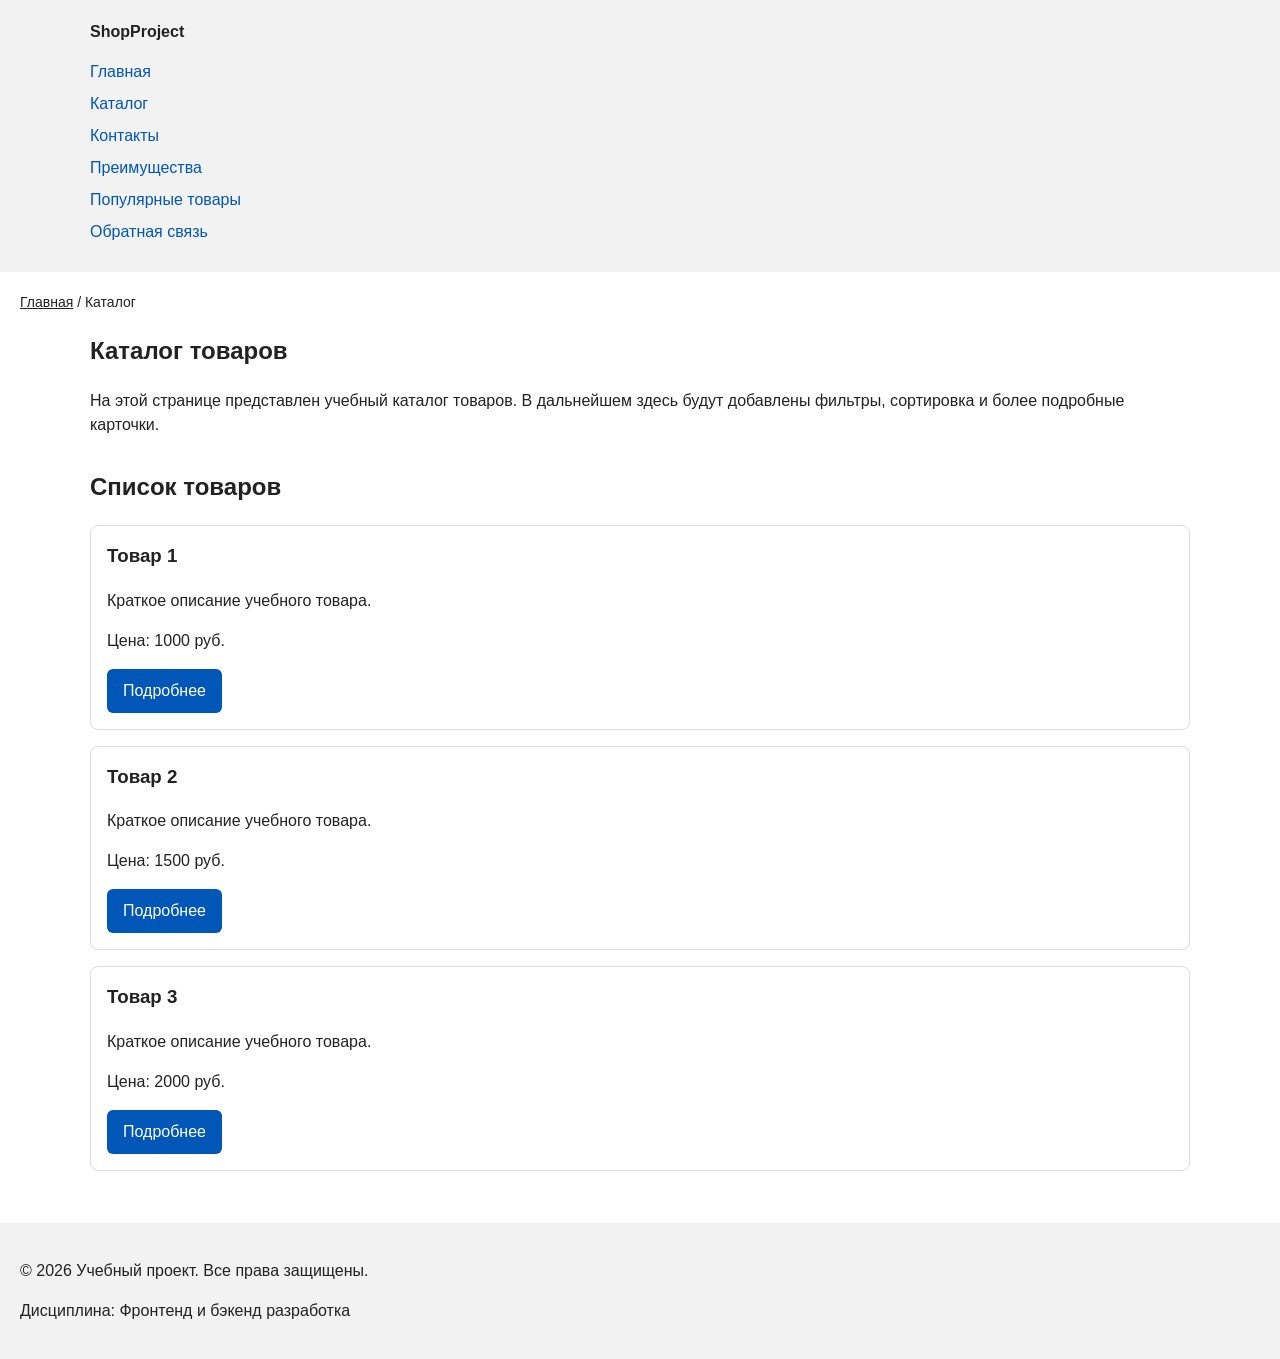
==== catalog.html @ f97742fe "feat: add multi-page structure navigation and anchors" ====
<!DOCTYPE html>
<html lang="ru">
<head>
  <meta charset="UTF-8">
  <meta name="viewport" content="width=device-width, initial-scale=1.0">
  <meta name="description" content="Каталог товаров учебного интернет-магазина.">
  <title>Каталог товаров — Учебный интернет-магазин</title>
  <link rel="stylesheet" href="css/style.css">
</head>
<body>
  <header>
    <div class="site-header">
      <a class="site-logo" href="index.html">ShopProject</a>

      <nav class="site-nav" aria-label="Основная навигация">
        <ul class="site-nav__list">
          <li><a href="index.html">Главная</a></li>
          <li><a href="catalog.html">Каталог</a></li>
          <li><a href="contacts.html">Контакты</a></li>
          <li><a href="index.html#advantages">Преимущества</a></li>
          <li><a href="index.html#popular">Популярные товары</a></li>
          <li><a href="index.html#contacts">Обратная связь</a></li>
        </ul>
      </nav>
    </div>
  </header>

  <main>
    <nav class="breadcrumbs" aria-label="Хлебные крошки">
      <a href="index.html">Главная</a>
      <span>Каталог</span>
    </nav>

    <section class="section">
      <h1>Каталог товаров</h1>
      <p>
        На этой странице представлен учебный каталог товаров.
        В дальнейшем здесь будут добавлены фильтры, сортировка и более
        подробные карточки.
      </p>
    </section>

    <section class="section">
      <h2>Список товаров</h2>

      <article class="product-card">
        <h3>Товар 1</h3>
        <p>Краткое описание учебного товара.</p>
        <p>Цена: 1000 руб.</p>
        <a class="button" href="index.html#popular">Подробнее</a>
      </article>

      <article class="product-card">
        <h3>Товар 2</h3>
        <p>Краткое описание учебного товара.</p>
        <p>Цена: 1500 руб.</p>
        <a class="button" href="index.html#popular">Подробнее</a>
      </article>

      <article class="product-card">
        <h3>Товар 3</h3>
        <p>Краткое описание учебного товара.</p>
        <p>Цена: 2000 руб.</p>
        <a class="button" href="index.html#popular">Подробнее</a>
      </article>
    </section>
  </main>

  <footer>
    <p>&copy; 2026 Учебный проект. Все права защищены.</p>
    <p>Дисциплина: Фронтенд и бэкенд разработка</p>
  </footer>
</body>
</html>
---- css/style.css ----
/* 
  Универсальное правило для всех элементов.
  border-box делает расчёт размеров более понятным:
  width включает content, padding и border.
*/
* {
  box-sizing: border-box;
}

/*
  Убираем стандартный внешний отступ браузера у body.
  Без этого вокруг страницы может появиться белая рамка.
*/
body {
  margin: 0;
  font-family: Arial, sans-serif;
  line-height: 1.5;
  color: #222222;
  background-color: #ffffff;
}

/*
  Ограничиваем ширину содержимого шапки,
  чтобы оно не растягивалось слишком сильно на широких экранах.
*/
.site-header {
  max-width: 1100px;
  margin: 0 auto;
}

/*
  Оформляем текстовый логотип.
*/
.site-logo {
  font-weight: bold;
  text-decoration: none;
  color: #222222;
}

/*
  Убираем стандартные отступы и маркеры списка навигации.
*/
.site-nav__list {
  padding: 0;
  margin: 16px 0 0;
  list-style: none;
}

/*
  Добавляем расстояние между пунктами меню.
*/
.site-nav__list li {
  margin-bottom: 8px;
}

/*
  Оформляем ссылки меню.
*/
.site-nav__list a {
  color: #0057b8;
  text-decoration: none;
}

/*
  При наведении мыши подчёркиваем ссылку.
  Подробно состояния интерфейса будут рассмотрены в практической работе 1.7.
*/
.site-nav__list a:hover {
  text-decoration: underline;
}
/*
  Hero-блок — первый крупный блок страницы.
  Он визуально отделяется от остальных разделов фоном и отступами.
*/
.hero {
  max-width: 1100px;
  margin: 0 auto 32px;
  padding: 32px 20px;
  background-color: #eef5ff;
  border-radius: 12px;
}

/*
  Общий класс для разделов страницы.
*/
.section {
  max-width: 1100px;
  margin: 0 auto 32px;
}

/*
  Убираем лишний верхний отступ у заголовков разделов.
*/
.section h2 {
  margin-top: 0;
}

/*
  Карточка товара — самостоятельный блок.
  На следующих занятиях карточки будут доработаны и выстроены в сетку.
*/
.product-card {
  margin-bottom: 16px;
  padding: 16px;
  border: 1px solid #dddddd;
  border-radius: 8px;
  background-color: #ffffff;
}

/*
  Убираем лишний верхний отступ у заголовка карточки.
*/
.product-card h3 {
  margin-top: 0;
}

/*
  Пока это обычная ссылка, но визуально она оформляется как кнопка.
*/
.button {
  display: inline-block;
  padding: 10px 16px;
  color: #ffffff;
  background-color: #0057b8;
  text-decoration: none;
  border-radius: 6px;
}

/*
  Простое состояние наведения для кнопки.
*/
.button:hover {
  background-color: #003f86;
}

/*
  Дополнительный информационный блок.
*/
.aside-info {
  max-width: 1100px;
  margin: 0 auto 32px;
  padding: 16px;
  border-left: 4px solid #0057b8;
  background-color: #f7f7f7;
}

header,
main,
footer {
  padding: 20px;
}

header {
  background-color: #f2f2f2;
}

footer {
  background-color: #f2f2f2;
}

section {
  margin-bottom: 24px;
}

section h2 {
  margin-top: 0;
}
/*
  Модальное окно.
  Элемент dialog сам умеет открываться поверх страницы.
*/
.order-dialog {
  width: min(100% - 32px, 560px);
  padding: 24px;
  border: none;
  border-radius: 12px;
}

/*
  Затемнение фона за модальным окном.
*/
.order-dialog::backdrop {
  background-color: rgba(0, 0, 0, 0.5);
}

/*
  Поле формы.
  Каждый блок получает нижний отступ.
*/
.form-field {
  margin-bottom: 16px;
}

/*
  Подпись поля.
*/
.form-field label {
  display: block;
  margin-bottom: 6px;
}

/*
  Основные поля формы.
*/
.form-field input,
.form-field select,
.form-field textarea {
  width: 100%;
  padding: 10px 12px;
  border: 1px solid #cccccc;
  border-radius: 6px;
  font: inherit;
}

/*
  Checkbox не должен занимать всю ширину.
*/
.form-field input[type="checkbox"] {
  width: auto;
}

/*
  Подсказка под полем телефона.
*/
.form-field small {
  display: block;
  margin-top: 4px;
  color: #666666;
}

/*
  Видимый фокус для клавиатурной навигации.
*/
.form-field input:focus-visible,
.form-field select:focus-visible,
.form-field textarea:focus-visible,
.form-actions button:focus-visible {
  outline: 2px solid #0057b8;
  outline-offset: 2px;
}

/*
  Подсветка ошибочных полей.
  Атрибут aria-invalid будет добавляться через JavaScript.
*/
[aria-invalid="true"] {
  border-color: #b00020;
}

/*
  Кнопки формы.
*/
.form-actions {
  display: flex;
  gap: 12px;
  margin-top: 20px;
}

/*
  Сообщение об успешной отправке.
*/
.success-message {
  max-width: 1100px;
  margin: 24px auto;
  padding: 16px;
  border-left: 4px solid #168a2f;
  background-color: #eefaf0;
}

.breadcrumbs {
  max-width: var(--container-width);
  margin: 0 auto var(--space-md);
  font-size: 14px;
  color: var(--color-muted);
}

.breadcrumbs a {
  color: var(--color-primary);
}

.breadcrumbs span::before {
  content: " / ";
  color: var(--color-muted);
}

html {
  scroll-behavior: smooth;
}

:target {
  outline: 2px dashed var(--color-primary);
  outline-offset: 4px;
}
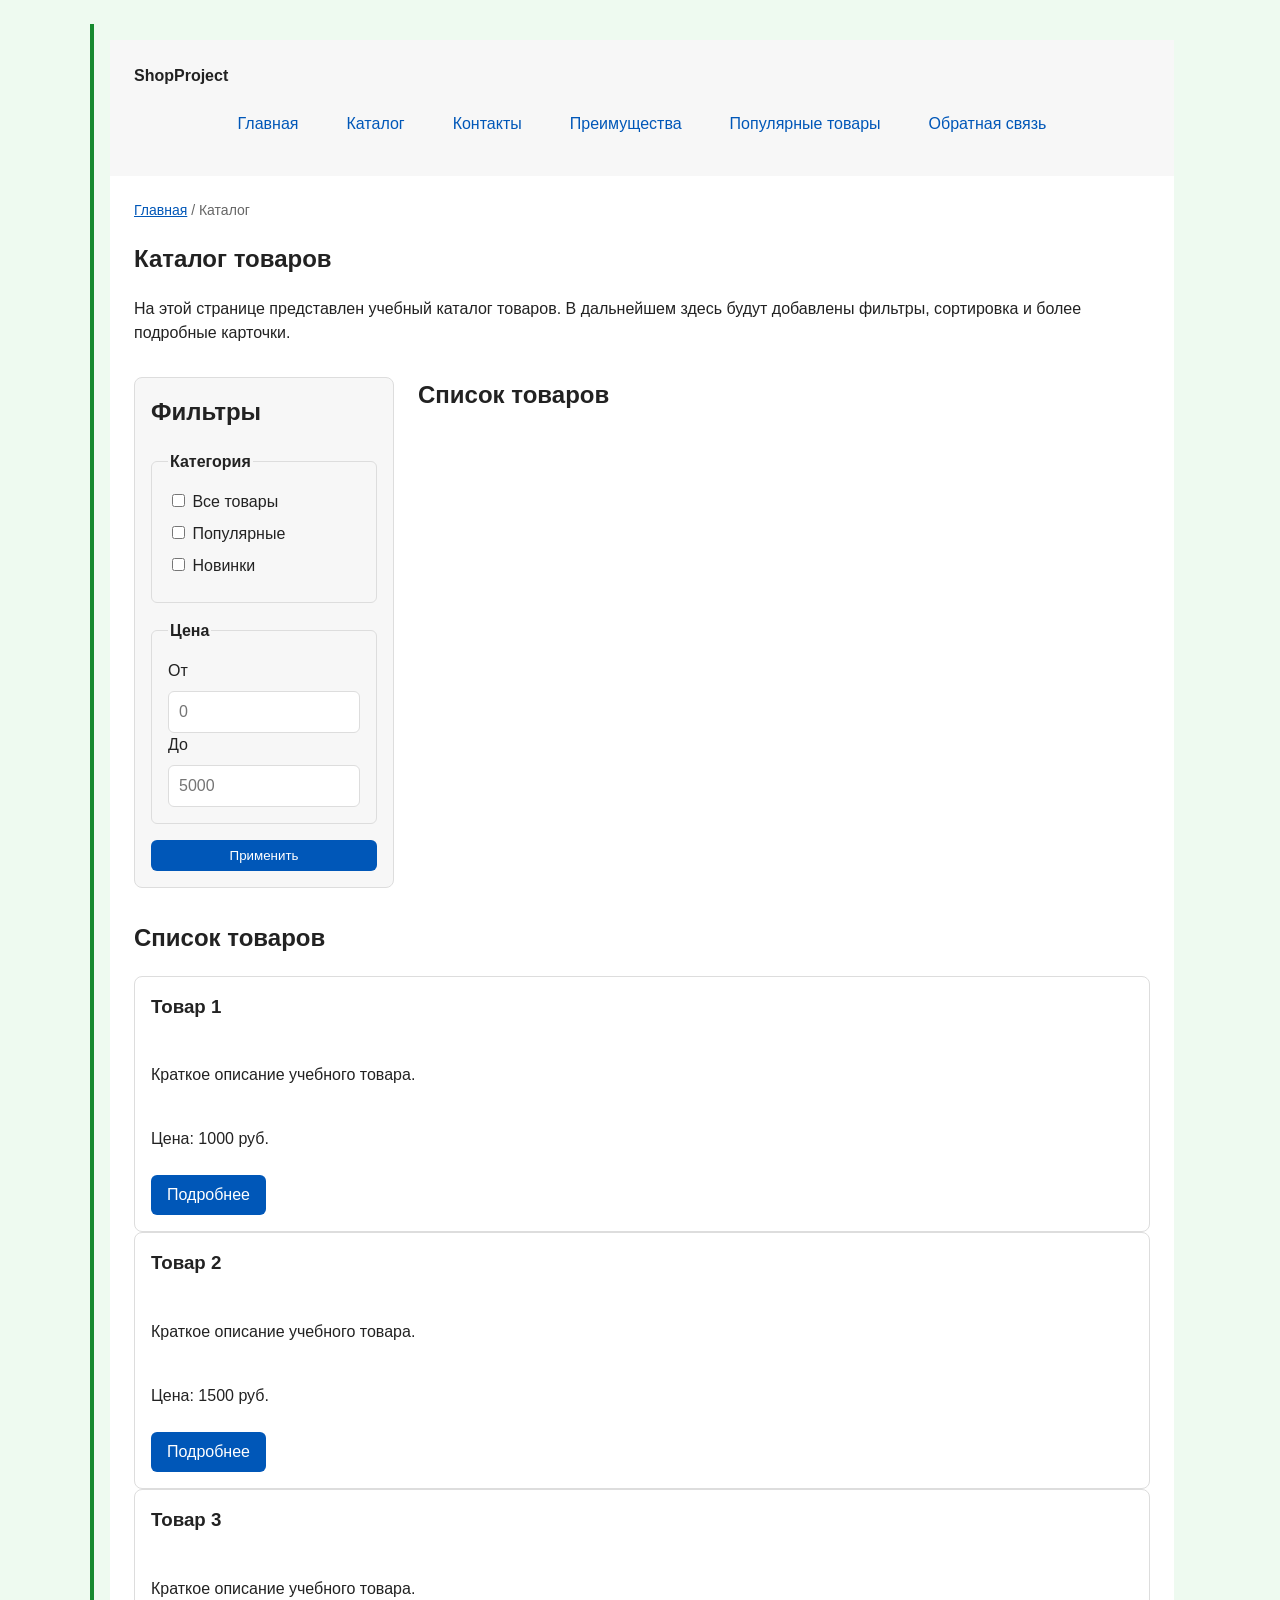
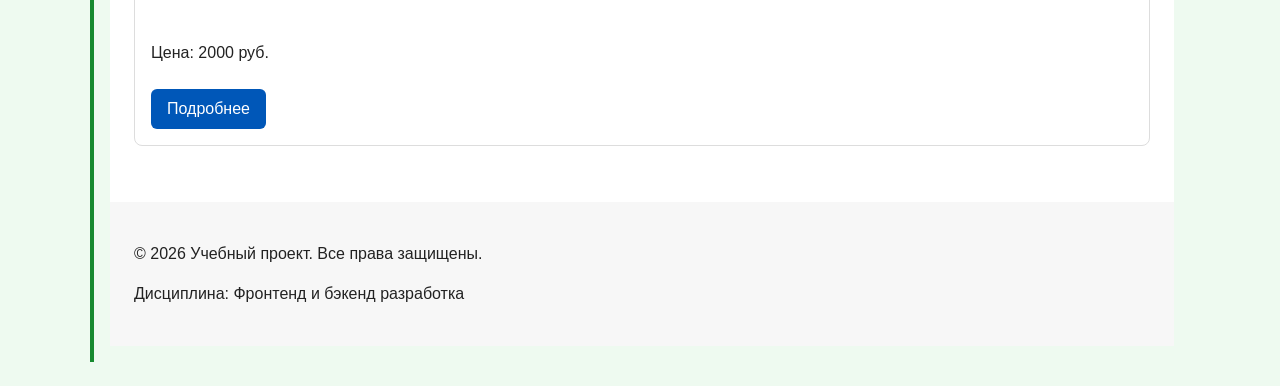
==== commit f6a9a37a: "feat: add flex navigation and grid catalog layout" ====
--- a/catalog.html
+++ b/catalog.html
@@ -40,6 +40,53 @@
       </p>
     </section>
 
+    <section class="catalog-layout">
+  <aside class="catalog-filters">
+    <h2>Фильтры</h2>
+
+    <form class="filters-form" action="#" method="get">
+      <fieldset>
+        <legend>Категория</legend>
+
+        <label>
+          <input type="checkbox" name="category" value="all">
+          Все товары
+        </label>
+
+        <label>
+          <input type="checkbox" name="category" value="popular">
+          Популярные
+        </label>
+
+        <label>
+          <input type="checkbox" name="category" value="new">
+          Новинки
+        </label>
+      </fieldset>
+
+      <fieldset>
+        <legend>Цена</legend>
+
+        <label for="price-from">От</label>
+        <input id="price-from" name="price-from" type="number" min="0" placeholder="0">
+
+        <label for="price-to">До</label>
+        <input id="price-to" name="price-to" type="number" min="0" placeholder="5000">
+      </fieldset>
+
+      <button class="button" type="submit">Применить</button>
+    </form>
+  </aside>
+
+  <section class="catalog-products">
+    <h2>Список товаров</h2>
+
+    <div class="products-grid">
+      <!-- Карточки товаров -->
+    </div>
+  </section>
+</section>
+
     <section class="section">
       <h2>Список товаров</h2>
 
--- a/css/style.css
+++ b/css/style.css
@@ -1,22 +1,70 @@
-/* 
-  Универсальное правило для всех элементов.
-  border-box делает расчёт размеров более понятным:
-  width включает content, padding и border.
-*/
+
+/* ===============================
+   1. Переменные проекта
+   =============================== */
+
+:root {
+  /* Основные цвета проекта */
+  --color-bg: #ffffff;
+  --color-text: #222222;
+  --color-muted: #666666;
+  --color-primary: #0057b8;
+  --color-primary-dark: #003f86;
+  --color-border: #dddddd;
+  --color-surface: #f7f7f7;
+  --color-surface-accent: #eef5ff;
+  --color-danger: #b00020;
+  --color-success: #168a2f;
+  --color-success-bg: #eefaf0;
+  --color-white: #ffffff;
+
+  /* Отступы */
+  --space-xs: 4px;
+  --space-sm: 8px;
+  --space-md: 16px;
+  --space-lg: 24px;
+  --space-xl: 32px;
+
+  /* Скругления */
+  --radius-sm: 6px;
+  --radius-md: 8px;
+  --radius-lg: 12px;
+
+  /* Размеры */
+  --container-width: 1100px;
+}
+
+/* ===============================
+   2. Базовые стили
+   =============================== */
+
 * {
   box-sizing: border-box;
 }
 
-/*
-  Убираем стандартный внешний отступ браузера у body.
-  Без этого вокруг страницы может появиться белая рамка.
-*/
 body {
   margin: 0;
   font-family: Arial, sans-serif;
   line-height: 1.5;
-  color: #222222;
-  background-color: #ffffff;
+  color: var(--color-text);
+  background-color: var(--color-bg);
+}
+
+/* ===============================
+   3. Общие элементы интерфейса
+   =============================== */
+
+a {
+  color: var(--color-primary);
+}
+
+a:hover {
+  color: var(--color-primary-dark);
+}
+
+a:focus-visible {
+  outline: 2px solid var(--color-primary);
+  outline-offset: 3px;
 }
 
 /*
@@ -41,10 +89,16 @@
   Убираем стандартные отступы и маркеры списка навигации.
 */
 .site-nav__list {
+  display: flex;
+  flex-wrap: wrap;
+  justify-content: center;
+  align-items: center;
+  gap: var(--space-md);
   padding: 0;
-  margin: 16px 0 0;
+  margin: var(--space-md) 0 0;
   list-style: none;
 }
+
 
 /*
   Добавляем расстояние между пунктами меню.
@@ -57,40 +111,39 @@
   Оформляем ссылки меню.
 */
 .site-nav__list a {
-  color: #0057b8;
+  display: inline-block;
+  padding: var(--space-sm) var(--space-md);
+  color: var(--color-primary);
   text-decoration: none;
-}
-
-/*
-  При наведении мыши подчёркиваем ссылку.
-  Подробно состояния интерфейса будут рассмотрены в практической работе 1.7.
-*/
+  border-radius: var(--radius-sm);
+}
+
 .site-nav__list a:hover {
-  text-decoration: underline;
-}
+  color: var(--color-white);
+  background-color: var(--color-primary);
+}
+
 /*
   Hero-блок — первый крупный блок страницы.
   Он визуально отделяется от остальных разделов фоном и отступами.
 */
+/* ===============================
+   4. Компоненты страницы
+   =============================== */
+
 .hero {
-  max-width: 1100px;
-  margin: 0 auto 32px;
-  padding: 32px 20px;
-  background-color: #eef5ff;
-  border-radius: 12px;
-}
-
-/*
-  Общий класс для разделов страницы.
-*/
+  max-width: var(--container-width);
+  margin: 0 auto var(--space-xl);
+  padding: var(--space-xl) var(--space-lg);
+  background-color: var(--color-surface-accent);
+  border-radius: var(--radius-lg);
+}
+
 .section {
-  max-width: 1100px;
-  margin: 0 auto 32px;
-}
-
-/*
-  Убираем лишний верхний отступ у заголовков разделов.
-*/
+  max-width: var(--container-width);
+  margin: 0 auto var(--space-xl);
+}
+
 .section h2 {
   margin-top: 0;
 }
@@ -100,62 +153,79 @@
   На следующих занятиях карточки будут доработаны и выстроены в сетку.
 */
 .product-card {
-  margin-bottom: 16px;
-  padding: 16px;
-  border: 1px solid #dddddd;
-  border-radius: 8px;
-  background-color: #ffffff;
-}
-
-/*
-  Убираем лишний верхний отступ у заголовка карточки.
-*/
+  display: flex;
+  flex-direction: column;
+  gap: var(--space-sm);
+  margin-bottom: 0;
+  padding: var(--space-md);
+  border: 1px solid var(--color-border);
+  border-radius: var(--radius-md);
+  background-color: var(--color-bg);
+}
+
+.product-card .button {
+  margin-top: auto;
+  align-self: flex-start;
+}
+
+
+.product-card:hover {
+  border-color: var(--color-primary);
+}
+
 .product-card h3 {
   margin-top: 0;
 }
-
 /*
   Пока это обычная ссылка, но визуально она оформляется как кнопка.
 */
 .button {
   display: inline-block;
-  padding: 10px 16px;
-  color: #ffffff;
-  background-color: #0057b8;
+  padding: var(--space-sm) var(--space-md);
+  color: var(--color-white);
+  background-color: var(--color-primary);
   text-decoration: none;
-  border-radius: 6px;
-}
-
-/*
-  Простое состояние наведения для кнопки.
-*/
+  border: none;
+  border-radius: var(--radius-sm);
+  cursor: pointer;
+}
+
 .button:hover {
-  background-color: #003f86;
-}
-
+  background-color: var(--color-primary-dark);
+}
+
+.button:focus-visible {
+  outline: 2px solid var(--color-primary);
+  outline-offset: 3px;
+}
+
+.button:disabled {
+  opacity: 0.6;
+  cursor: not-allowed;
+}
 /*
   Дополнительный информационный блок.
 */
 .aside-info {
-  max-width: 1100px;
-  margin: 0 auto 32px;
-  padding: 16px;
-  border-left: 4px solid #0057b8;
-  background-color: #f7f7f7;
+  max-width: var(--container-width);
+  margin: 0 auto var(--space-xl);
+  padding: var(--space-md);
+  border-left: 4px solid var(--color-primary);
+  background-color: var(--color-surface);
 }
 
 header,
 main,
 footer {
-  padding: 20px;
+  padding: var(--space-lg);
 }
 
 header {
-  background-color: #f2f2f2;
+  background-color: var(--color-surface);
 }
 
 footer {
-  background-color: #f2f2f2;
+  background-color: var(--color-surface);
 }
 
 section {
@@ -169,84 +239,70 @@
   Модальное окно.
   Элемент dialog сам умеет открываться поверх страницы.
 */
+/* ===============================
+   5. Форма и модальное окно
+   =============================== */
+
 .order-dialog {
   width: min(100% - 32px, 560px);
-  padding: 24px;
+  padding: var(--space-lg);
   border: none;
-  border-radius: 12px;
-}
-
-/*
-  Затемнение фона за модальным окном.
-*/
+  border-radius: var(--radius-lg);
+}
+
 .order-dialog::backdrop {
   background-color: rgba(0, 0, 0, 0.5);
 }
 
-/*
-  Поле формы.
-  Каждый блок получает нижний отступ.
-*/
 .form-field {
-  margin-bottom: 16px;
-}
-
-/*
-  Подпись поля.
-*/
+  margin-bottom: var(--space-md);
+}
+
 .form-field label {
   display: block;
-  margin-bottom: 6px;
-}
-
-/*
-  Основные поля формы.
-*/
+  margin-bottom: var(--space-xs);
+}
+
 .form-field input,
 .form-field select,
 .form-field textarea {
   width: 100%;
   padding: 10px 12px;
-  border: 1px solid #cccccc;
-  border-radius: 6px;
+  border: 1px solid var(--color-border);
+  border-radius: var(--radius-sm);
   font: inherit;
 }
 
-/*
-  Checkbox не должен занимать всю ширину.
-*/
 .form-field input[type="checkbox"] {
   width: auto;
 }
 
-/*
-  Подсказка под полем телефона.
-*/
 .form-field small {
   display: block;
-  margin-top: 4px;
-  color: #666666;
+  margin-top: var(--space-xs);
+  color: var(--color-muted);
 }
 
 /*
   Видимый фокус для клавиатурной навигации.
 */
+.form-field input:hover,
+.form-field select:hover,
+.form-field textarea:hover {
+  border-color: var(--color-primary);
+}
+
 .form-field input:focus-visible,
 .form-field select:focus-visible,
 .form-field textarea:focus-visible,
 .form-actions button:focus-visible {
-  outline: 2px solid #0057b8;
-  outline-offset: 2px;
-}
-
-/*
-  Подсветка ошибочных полей.
-  Атрибут aria-invalid будет добавляться через JavaScript.
-*/
+  outline: 2px solid var(--color-primary);
+  outline-offset: 3px;
+}
+
 [aria-invalid="true"] {
-  border-color: #b00020;
-}
-
+  border-color: var(--color-danger);
+}
 /*
   Кнопки формы.
 */
@@ -285,9 +341,71 @@
 
 html {
   scroll-behavior: smooth;
+  max-width: var(--container-width);
+  margin: var(--space-lg) auto;
+  padding: var(--space-md);
+  border-left: 4px solid var(--color-success);
+  background-color: var(--color-success-bg);
 }
 
 :target {
   outline: 2px dashed var(--color-primary);
   outline-offset: 4px;
 }
+
+.products-grid {
+  display: grid;
+  grid-template-columns: repeat(3, 1fr);
+  gap: var(--space-lg);
+}
+
+.catalog-layout {
+  max-width: var(--container-width);
+  margin: 0 auto var(--space-xl);
+  display: grid;
+  grid-template-columns: 260px 1fr;
+  grid-template-areas: "filters products";
+  gap: var(--space-lg);
+}
+
+.catalog-filters {
+  grid-area: filters;
+  padding: var(--space-md);
+  border: 1px solid var(--color-border);
+  border-radius: var(--radius-md);
+  background-color: var(--color-surface);
+}
+
+.catalog-products {
+  grid-area: products;
+}
+
+.filters-form {
+  display: grid;
+  gap: var(--space-md);
+}
+
+.filters-form fieldset {
+  margin: 0;
+  padding: var(--space-md);
+  border: 1px solid var(--color-border);
+  border-radius: var(--radius-sm);
+}
+
+.filters-form legend {
+  font-weight: 700;
+}
+
+.filters-form label {
+  display: block;
+  margin-bottom: var(--space-sm);
+}
+
+.filters-form input[type="number"] {
+  width: 100%;
+  padding: 8px 10px;
+  border: 1px solid var(--color-border);
+  border-radius: var(--radius-sm);
+  font: inherit;
+}
+
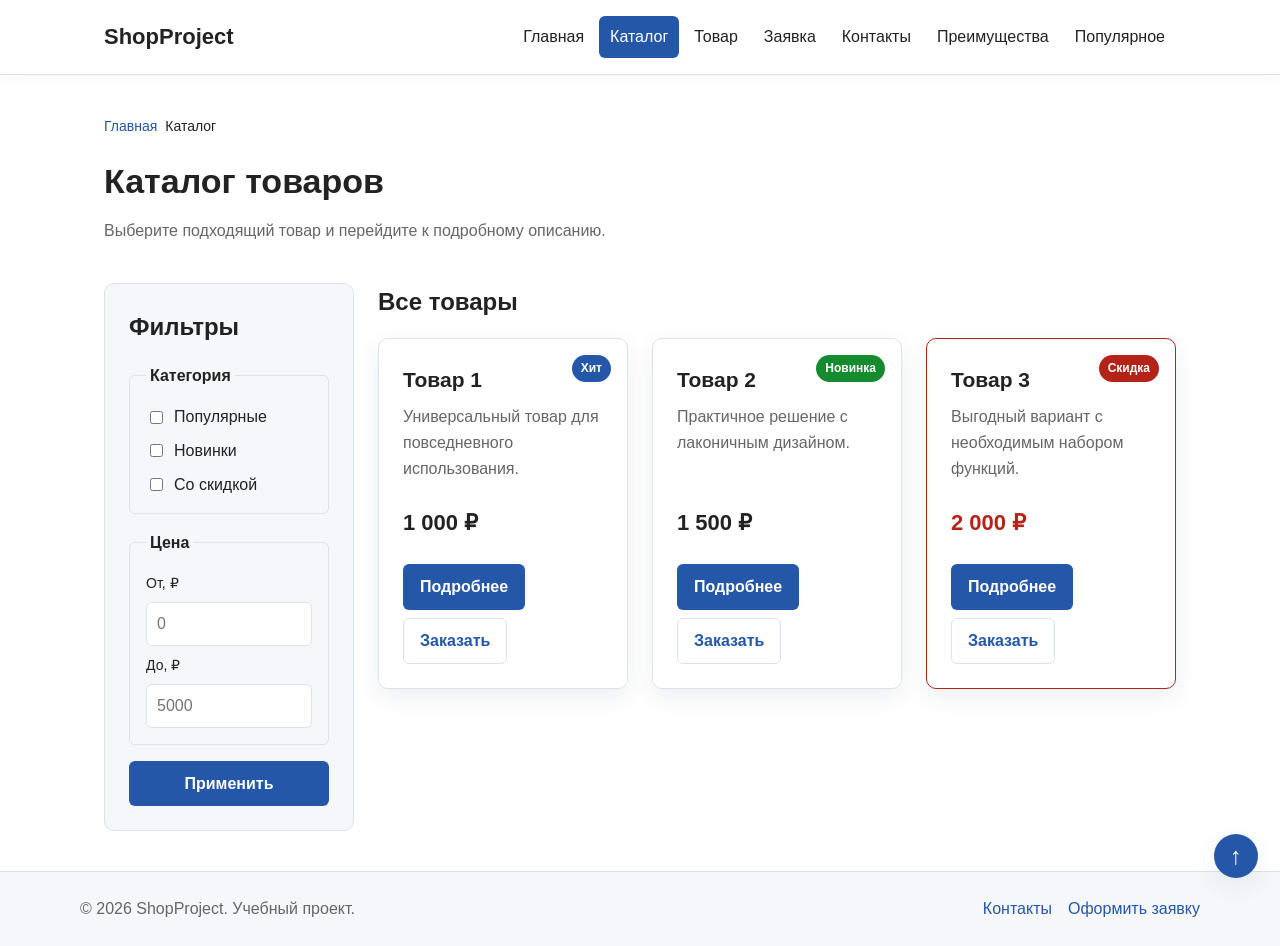
==== commit b059265a: "Complete and fix KR1 project" ====
--- a/catalog.html
+++ b/catalog.html
@@ -3,119 +3,114 @@
 <head>
   <meta charset="UTF-8">
   <meta name="viewport" content="width=device-width, initial-scale=1.0">
-  <meta name="description" content="Каталог товаров учебного интернет-магазина.">
-  <title>Каталог товаров — Учебный интернет-магазин</title>
+  <meta name="description" content="Каталог учебного интернет-магазина: товары, категории и фильтры.">
+  <title>Каталог — ShopProject</title>
   <link rel="stylesheet" href="css/style.css">
+  <script src="js/main.js" defer></script>
 </head>
-<body>
-  <header>
-    <div class="site-header">
-      <a class="site-logo" href="index.html">ShopProject</a>
-
+<body id="top">
+  <header class="site-header">
+    <div class="site-header__inner">
+      <a class="site-header__logo" href="index.html">ShopProject</a>
       <nav class="site-nav" aria-label="Основная навигация">
         <ul class="site-nav__list">
-          <li><a href="index.html">Главная</a></li>
-          <li><a href="catalog.html">Каталог</a></li>
-          <li><a href="contacts.html">Контакты</a></li>
-          <li><a href="index.html#advantages">Преимущества</a></li>
-          <li><a href="index.html#popular">Популярные товары</a></li>
-          <li><a href="index.html#contacts">Обратная связь</a></li>
+          <li class="site-nav__item"><a class="site-nav__link" href="index.html">Главная</a></li>
+          <li class="site-nav__item"><a class="site-nav__link site-nav__link--active" href="catalog.html" aria-current="page">Каталог</a></li>
+          <li class="site-nav__item"><a class="site-nav__link" href="product.html">Товар</a></li>
+          <li class="site-nav__item"><a class="site-nav__link" href="order.html">Заявка</a></li>
+          <li class="site-nav__item"><a class="site-nav__link" href="contacts.html">Контакты</a></li>
+          <li class="site-nav__item"><a class="site-nav__link" href="index.html#advantages">Преимущества</a></li>
+          <li class="site-nav__item"><a class="site-nav__link" href="index.html#popular">Популярное</a></li>
         </ul>
       </nav>
     </div>
   </header>
 
-  <main>
+  <main class="site-main">
     <nav class="breadcrumbs" aria-label="Хлебные крошки">
-      <a href="index.html">Главная</a>
-      <span>Каталог</span>
+      <a class="breadcrumbs__link" href="index.html">Главная</a>
+      <span class="breadcrumbs__current" aria-current="page">Каталог</span>
     </nav>
 
     <section class="section">
-      <h1>Каталог товаров</h1>
-      <p>
-        На этой странице представлен учебный каталог товаров.
-        В дальнейшем здесь будут добавлены фильтры, сортировка и более
-        подробные карточки.
-      </p>
+      <h1 class="section__title">Каталог товаров</h1>
+      <p class="section__description">Выберите подходящий товар и перейдите к подробному описанию.</p>
     </section>
 
-    <section class="catalog-layout">
-  <aside class="catalog-filters">
-    <h2>Фильтры</h2>
+    <section class="catalog-layout" aria-label="Каталог товаров">
+      <aside class="catalog-filters">
+        <h2 class="catalog-filters__title">Фильтры</h2>
+        <form class="catalog-filters__form" action="catalog.html" method="get">
+          <fieldset class="catalog-filters__group">
+            <legend class="catalog-filters__legend">Категория</legend>
+            <label class="catalog-filters__option"><input type="checkbox" name="category" value="popular"> Популярные</label>
+            <label class="catalog-filters__option"><input type="checkbox" name="category" value="new"> Новинки</label>
+            <label class="catalog-filters__option"><input type="checkbox" name="category" value="discount"> Со скидкой</label>
+          </fieldset>
+          <fieldset class="catalog-filters__group">
+            <legend class="catalog-filters__legend">Цена</legend>
+            <label class="catalog-filters__label" for="price-from">От, ₽</label>
+            <input class="catalog-filters__input" id="price-from" name="price-from" type="number" min="0" placeholder="0">
+            <label class="catalog-filters__label" for="price-to">До, ₽</label>
+            <input class="catalog-filters__input" id="price-to" name="price-to" type="number" min="0" placeholder="5000">
+          </fieldset>
+          <button class="button button--primary" type="submit">Применить</button>
+        </form>
+      </aside>
 
-    <form class="filters-form" action="#" method="get">
-      <fieldset>
-        <legend>Категория</legend>
-
-        <label>
-          <input type="checkbox" name="category" value="all">
-          Все товары
-        </label>
-
-        <label>
-          <input type="checkbox" name="category" value="popular">
-          Популярные
-        </label>
-
-        <label>
-          <input type="checkbox" name="category" value="new">
-          Новинки
-        </label>
-      </fieldset>
-
-      <fieldset>
-        <legend>Цена</legend>
-
-        <label for="price-from">От</label>
-        <input id="price-from" name="price-from" type="number" min="0" placeholder="0">
-
-        <label for="price-to">До</label>
-        <input id="price-to" name="price-to" type="number" min="0" placeholder="5000">
-      </fieldset>
-
-      <button class="button" type="submit">Применить</button>
-    </form>
-  </aside>
-
-  <section class="catalog-products">
-    <h2>Список товаров</h2>
-
-    <div class="products-grid">
-      <!-- Карточки товаров -->
-    </div>
-  </section>
-</section>
-
-    <section class="section">
-      <h2>Список товаров</h2>
-
-      <article class="product-card">
-        <h3>Товар 1</h3>
-        <p>Краткое описание учебного товара.</p>
-        <p>Цена: 1000 руб.</p>
-        <a class="button" href="index.html#popular">Подробнее</a>
-      </article>
-
-      <article class="product-card">
-        <h3>Товар 2</h3>
-        <p>Краткое описание учебного товара.</p>
-        <p>Цена: 1500 руб.</p>
-        <a class="button" href="index.html#popular">Подробнее</a>
-      </article>
-
-      <article class="product-card">
-        <h3>Товар 3</h3>
-        <p>Краткое описание учебного товара.</p>
-        <p>Цена: 2000 руб.</p>
-        <a class="button" href="index.html#popular">Подробнее</a>
-      </article>
+      <section class="catalog-products">
+        <h2 class="catalog-products__title">Все товары</h2>
+        <div class="products-grid">
+          <article class="product-card">
+            <span class="product-card__badge">Хит</span>
+            <div class="product-card__content">
+              <h3 class="product-card__title">Товар 1</h3>
+              <p class="product-card__description">Универсальный товар для повседневного использования.</p>
+              <p class="product-card__price">1 000 ₽</p>
+              <div class="product-card__actions">
+                <a class="button button--primary" href="product.html">Подробнее</a>
+                <a class="button button--secondary" href="order.html">Заказать</a>
+              </div>
+            </div>
+          </article>
+          <article class="product-card">
+            <span class="product-card__badge product-card__badge--new">Новинка</span>
+            <div class="product-card__content">
+              <h3 class="product-card__title">Товар 2</h3>
+              <p class="product-card__description">Практичное решение с лаконичным дизайном.</p>
+              <p class="product-card__price">1 500 ₽</p>
+              <div class="product-card__actions">
+                <a class="button button--primary" href="product.html">Подробнее</a>
+                <a class="button button--secondary" href="order.html">Заказать</a>
+              </div>
+            </div>
+          </article>
+          <article class="product-card product-card--discount">
+            <span class="product-card__badge product-card__badge--discount">Скидка</span>
+            <div class="product-card__content">
+              <h3 class="product-card__title">Товар 3</h3>
+              <p class="product-card__description">Выгодный вариант с необходимым набором функций.</p>
+              <p class="product-card__price">2 000 ₽</p>
+              <div class="product-card__actions">
+                <a class="button button--primary" href="product.html">Подробнее</a>
+                <a class="button button--secondary" href="order.html">Заказать</a>
+              </div>
+            </div>
+          </article>
+        </div>
+      </section>
     </section>
   </main>
 
-  <footer>
-    <p>&copy; 2026 Учебный проект. Все права защищены.</p>
-    <p>Дисциплина: Фронтенд и бэкенд разработка</p>
+  <footer class="site-footer">
+    <div class="site-footer__inner">
+      <p class="site-footer__copyright">© 2026 ShopProject. Учебный проект.</p>
+      <nav class="site-footer__nav" aria-label="Дополнительная навигация">
+        <a class="site-footer__link" href="contacts.html">Контакты</a>
+        <a class="site-footer__link" href="order.html">Оформить заявку</a>
+      </nav>
+    </div>
   </footer>
+  <a class="back-to-top" href="#top" aria-label="Вернуться наверх">↑</a>
 </body>
 </html>
--- a/css/style.css
+++ b/css/style.css
@@ -1,58 +1,50 @@
-
-/* ===============================
-   1. Переменные проекта
-   =============================== */
-
+/* 1. Переменные проекта */
 :root {
-  /* Основные цвета проекта */
   --color-bg: #ffffff;
   --color-text: #222222;
   --color-muted: #666666;
-  --color-primary: #0057b8;
-  --color-primary-dark: #003f86;
-  --color-border: #dddddd;
-  --color-surface: #f7f7f7;
-  --color-surface-accent: #eef5ff;
-  --color-danger: #b00020;
+  --color-primary: #2457a7;
+  --color-primary-dark: #173f80;
+  --color-border: #dce2ea;
+  --color-surface: #f5f7fb;
+  --color-surface-accent: #eaf1fc;
+  --color-danger: #b42318;
   --color-success: #168a2f;
   --color-success-bg: #eefaf0;
   --color-white: #ffffff;
-
-  /* Отступы */
   --space-xs: 4px;
   --space-sm: 8px;
   --space-md: 16px;
   --space-lg: 24px;
-  --space-xl: 32px;
-
-  /* Скругления */
+  --space-xl: 40px;
   --radius-sm: 6px;
-  --radius-md: 8px;
-  --radius-lg: 12px;
-
-  /* Размеры */
-  --container-width: 1100px;
-}
-
-/* ===============================
-   2. Базовые стили
-   =============================== */
-
+  --radius-md: 10px;
+  --radius-lg: 16px;
+  --container-width: 1120px;
+  --shadow-card: 0 8px 24px rgba(25, 45, 80, 0.08);
+}
+
+/* 2. Базовые стили */
 * {
   box-sizing: border-box;
 }
 
+html {
+  scroll-behavior: smooth;
+}
+
 body {
   margin: 0;
+  color: var(--color-text);
+  background: var(--color-bg);
   font-family: Arial, sans-serif;
-  line-height: 1.5;
-  color: var(--color-text);
-  background-color: var(--color-bg);
-}
-
-/* ===============================
-   3. Общие элементы интерфейса
-   =============================== */
+  line-height: 1.6;
+}
+
+img {
+  display: block;
+  max-width: 100%;
+}
 
 a {
   color: var(--color-primary);
@@ -62,350 +54,622 @@
   color: var(--color-primary-dark);
 }
 
-a:focus-visible {
+a:focus-visible,
+button:focus-visible,
+input:focus-visible,
+select:focus-visible,
+textarea:focus-visible {
   outline: 2px solid var(--color-primary);
   outline-offset: 3px;
 }
 
-/*
-  Ограничиваем ширину содержимого шапки,
-  чтобы оно не растягивалось слишком сильно на широких экранах.
-*/
+/* 3. Шапка и навигация */
 .site-header {
-  max-width: 1100px;
+  position: sticky;
+  top: 0;
+  z-index: 20;
+  background: var(--color-white);
+  border-bottom: 1px solid var(--color-border);
+  box-shadow: 0 2px 12px rgba(25, 45, 80, 0.04);
+}
+
+.site-header__inner {
+  max-width: var(--container-width);
   margin: 0 auto;
-}
-
-/*
-  Оформляем текстовый логотип.
-*/
-.site-logo {
-  font-weight: bold;
+  padding: var(--space-md) var(--space-lg);
+  display: flex;
+  align-items: center;
+  justify-content: space-between;
+  gap: var(--space-lg);
+}
+
+.site-header__logo {
+  color: var(--color-text);
+  font-size: 22px;
+  font-weight: 800;
   text-decoration: none;
-  color: #222222;
-}
-
-/*
-  Убираем стандартные отступы и маркеры списка навигации.
-*/
+  white-space: nowrap;
+}
+
 .site-nav__list {
   display: flex;
   flex-wrap: wrap;
-  justify-content: center;
-  align-items: center;
-  gap: var(--space-md);
+  align-items: center;
+  justify-content: flex-end;
+  gap: var(--space-xs);
   padding: 0;
-  margin: var(--space-md) 0 0;
+  margin: 0;
   list-style: none;
 }
 
-
-/*
-  Добавляем расстояние между пунктами меню.
-*/
-.site-nav__list li {
-  margin-bottom: 8px;
-}
-
-/*
-  Оформляем ссылки меню.
-*/
-.site-nav__list a {
+.site-nav__link {
   display: inline-block;
-  padding: var(--space-sm) var(--space-md);
-  color: var(--color-primary);
+  padding: 8px 11px;
+  color: var(--color-text);
   text-decoration: none;
   border-radius: var(--radius-sm);
 }
 
-.site-nav__list a:hover {
+.site-nav__link:hover,
+.site-nav__link--active {
   color: var(--color-white);
-  background-color: var(--color-primary);
-}
-
-/*
-  Hero-блок — первый крупный блок страницы.
-  Он визуально отделяется от остальных разделов фоном и отступами.
-*/
-/* ===============================
-   4. Компоненты страницы
-   =============================== */
-
+  background: var(--color-primary);
+}
+
+/* 4. Общая структура и типографика */
+.site-main {
+  max-width: var(--container-width);
+  min-height: 65vh;
+  margin: 0 auto;
+  padding: var(--space-xl) var(--space-lg);
+}
+
+.section {
+  margin: 0 0 var(--space-xl);
+}
+
+.section__heading {
+  display: flex;
+  align-items: flex-end;
+  justify-content: space-between;
+  gap: var(--space-md);
+  margin-bottom: var(--space-lg);
+}
+
+.section__eyebrow,
+.hero__eyebrow {
+  margin: 0 0 var(--space-xs);
+  color: var(--color-primary);
+  font-size: 13px;
+  font-weight: 700;
+  letter-spacing: 0.08em;
+  text-transform: uppercase;
+}
+
+.section__title {
+  margin: 0 0 var(--space-md);
+  font-size: clamp(26px, 3vw, 34px);
+  line-height: 1.2;
+}
+
+.section__description {
+  max-width: 720px;
+  color: var(--color-muted);
+}
+
+.text-link {
+  font-weight: 700;
+  text-decoration: none;
+  white-space: nowrap;
+}
+
+/* 5. Главный экран */
 .hero {
-  max-width: var(--container-width);
-  margin: 0 auto var(--space-xl);
-  padding: var(--space-xl) var(--space-lg);
-  background-color: var(--color-surface-accent);
+  margin-bottom: var(--space-xl);
+  padding: clamp(28px, 6vw, 64px);
+  background: linear-gradient(135deg, var(--color-surface-accent), #f8faff);
+  border: 1px solid var(--color-border);
   border-radius: var(--radius-lg);
 }
 
-.section {
-  max-width: var(--container-width);
-  margin: 0 auto var(--space-xl);
-}
-
-.section h2 {
-  margin-top: 0;
-}
-
-/*
-  Карточка товара — самостоятельный блок.
-  На следующих занятиях карточки будут доработаны и выстроены в сетку.
-*/
+.hero__title {
+  max-width: 700px;
+  margin: 0 0 var(--space-md);
+  font-size: clamp(32px, 5vw, 52px);
+  line-height: 1.1;
+}
+
+.hero__description {
+  max-width: 620px;
+  margin: 0 0 var(--space-lg);
+  color: var(--color-muted);
+  font-size: 18px;
+}
+
+/* 6. Кнопки */
+.button {
+  display: inline-flex;
+  align-items: center;
+  justify-content: center;
+  min-height: 42px;
+  padding: 9px 16px;
+  border: 1px solid transparent;
+  border-radius: var(--radius-sm);
+  font: inherit;
+  font-weight: 700;
+  text-decoration: none;
+  cursor: pointer;
+  transition: background-color 0.2s ease, border-color 0.2s ease, color 0.2s ease;
+}
+
+.button--primary {
+  color: var(--color-white);
+  background: var(--color-primary);
+}
+
+.button--primary:hover {
+  color: var(--color-white);
+  background: var(--color-primary-dark);
+}
+
+.button--secondary {
+  color: var(--color-primary);
+  background: var(--color-white);
+  border-color: var(--color-border);
+}
+
+.button--secondary:hover {
+  color: var(--color-primary-dark);
+  background: var(--color-surface);
+  border-color: var(--color-primary);
+}
+
+.button:disabled {
+  opacity: 0.55;
+  cursor: not-allowed;
+}
+
+/* 7. Преимущества и карточки */
+.advantages-grid,
+.contacts-grid {
+  display: grid;
+  grid-template-columns: repeat(3, minmax(0, 1fr));
+  gap: var(--space-lg);
+}
+
+.advantage-card,
+.contact-card {
+  padding: var(--space-lg);
+  background: var(--color-white);
+  border: 1px solid var(--color-border);
+  border-radius: var(--radius-md);
+  box-shadow: var(--shadow-card);
+}
+
+.advantage-card__title,
+.contact-card__title {
+  margin: 0 0 var(--space-sm);
+  font-size: 18px;
+}
+
+.advantage-card__text,
+.contact-card__text {
+  margin: 0;
+  color: var(--color-muted);
+}
+
+.products-grid {
+  display: grid;
+  grid-template-columns: repeat(auto-fit, minmax(230px, 1fr));
+  gap: var(--space-lg);
+}
+
 .product-card {
-  display: flex;
+  position: relative;
+  display: flex;
+  min-height: 250px;
+  flex-direction: column;
+  overflow: hidden;
+  background: var(--color-white);
+  border: 1px solid var(--color-border);
+  border-radius: var(--radius-md);
+  box-shadow: var(--shadow-card);
+}
+
+.product-card--featured {
+  border-color: var(--color-primary);
+}
+
+.product-card--discount {
+  border-color: var(--color-danger);
+}
+
+.product-card__badge {
+  position: absolute;
+  top: var(--space-md);
+  right: var(--space-md);
+  z-index: 1;
+  padding: 4px 9px;
+  color: var(--color-white);
+  background: var(--color-primary);
+  border-radius: 20px;
+  font-size: 12px;
+  font-weight: 700;
+}
+
+.product-card__badge--new {
+  background: var(--color-success);
+}
+
+.product-card__badge--discount {
+  background: var(--color-danger);
+}
+
+.product-card__content {
+  display: flex;
+  flex: 1;
   flex-direction: column;
   gap: var(--space-sm);
-  margin-bottom: 0;
+  padding: var(--space-lg);
+}
+
+.product-card__title {
+  margin: 0;
+  font-size: 21px;
+}
+
+.product-card__description {
+  margin: 0;
+  color: var(--color-muted);
+}
+
+.product-card__price {
+  margin: auto 0 0;
+  padding-top: var(--space-md);
+  font-size: 22px;
+  font-weight: 800;
+}
+
+.product-card--discount .product-card__price {
+  color: var(--color-danger);
+}
+
+.product-card__actions {
+  display: flex;
+  flex-wrap: wrap;
+  gap: var(--space-sm);
+  margin-top: var(--space-md);
+}
+
+/* 8. Дополнительные информационные блоки */
+.info-panel {
+  margin: var(--space-xl) 0;
+  padding: var(--space-lg);
+  background: var(--color-surface);
+  border-left: 4px solid var(--color-primary);
+  border-radius: var(--radius-sm);
+}
+
+.info-panel__title {
+  margin: 0 0 var(--space-sm);
+}
+
+.info-panel__text {
+  margin: 0 0 var(--space-md);
+  color: var(--color-muted);
+}
+
+/* 9. Хлебные крошки */
+.breadcrumbs {
+  display: flex;
+  flex-wrap: wrap;
+  align-items: center;
+  gap: var(--space-sm);
+  margin-bottom: var(--space-lg);
+  color: var(--color-muted);
+  font-size: 14px;
+}
+
+.breadcrumbs__link {
+  text-decoration: none;
+}
+
+.breadcrumbs__separator {
+  color: #9aa4b2;
+}
+
+.breadcrumbs__current {
+  color: var(--color-text);
+}
+
+/* 10. Каталог: Grid «фильтры + товары» */
+.catalog-layout {
+  display: grid;
+  grid-template-columns: 250px minmax(0, 1fr);
+  grid-template-areas: "filters products";
+  gap: var(--space-lg);
+  align-items: start;
+}
+
+.catalog-filters {
+  position: sticky;
+  top: 110px;
+  grid-area: filters;
+  padding: var(--space-lg);
+  background: var(--color-surface);
+  border: 1px solid var(--color-border);
+  border-radius: var(--radius-md);
+}
+
+.catalog-filters__title,
+.catalog-products__title {
+  margin: 0 0 var(--space-md);
+}
+
+.catalog-filters__form {
+  display: grid;
+  gap: var(--space-md);
+}
+
+.catalog-filters__group {
+  display: grid;
+  gap: var(--space-sm);
+  margin: 0;
   padding: var(--space-md);
   border: 1px solid var(--color-border);
-  border-radius: var(--radius-md);
-  background-color: var(--color-bg);
-}
-
-.product-card .button {
-  margin-top: auto;
-  align-self: flex-start;
-}
-
-
-.product-card:hover {
-  border-color: var(--color-primary);
-}
-
-.product-card h3 {
-  margin-top: 0;
-}
-/*
-  Пока это обычная ссылка, но визуально она оформляется как кнопка.
-*/
-.button {
-  display: inline-block;
-  padding: var(--space-sm) var(--space-md);
-  color: var(--color-white);
-  background-color: var(--color-primary);
-  text-decoration: none;
-  border: none;
   border-radius: var(--radius-sm);
-  cursor: pointer;
-}
-
-.button:hover {
-  background-color: var(--color-primary-dark);
-}
-
-.button:focus-visible {
-  outline: 2px solid var(--color-primary);
-  outline-offset: 3px;
-}
-
-.button:disabled {
-  opacity: 0.6;
-  cursor: not-allowed;
-}
-/*
-  Дополнительный информационный блок.
-*/
-.aside-info {
-  max-width: var(--container-width);
-  margin: 0 auto var(--space-xl);
-  padding: var(--space-md);
-  border-left: 4px solid var(--color-primary);
-  background-color: var(--color-surface);
-}
-
-header,
-main,
-footer {
-  padding: var(--space-lg);
-}
-
-header {
-  background-color: var(--color-surface);
-}
-
-footer {
-  background-color: var(--color-surface);
-}
-
-section {
-  margin-bottom: 24px;
-}
-
-section h2 {
-  margin-top: 0;
-}
-/*
-  Модальное окно.
-  Элемент dialog сам умеет открываться поверх страницы.
-*/
-/* ===============================
-   5. Форма и модальное окно
-   =============================== */
-
-.order-dialog {
-  width: min(100% - 32px, 560px);
-  padding: var(--space-lg);
-  border: none;
-  border-radius: var(--radius-lg);
-}
-
-.order-dialog::backdrop {
-  background-color: rgba(0, 0, 0, 0.5);
-}
-
-.form-field {
-  margin-bottom: var(--space-md);
-}
-
-.form-field label {
-  display: block;
-  margin-bottom: var(--space-xs);
-}
-
-.form-field input,
-.form-field select,
-.form-field textarea {
+}
+
+.catalog-filters__legend {
+  padding: 0 4px;
+  font-weight: 700;
+}
+
+.catalog-filters__option {
+  display: flex;
+  align-items: center;
+  gap: var(--space-sm);
+}
+
+.catalog-filters__label {
+  font-size: 14px;
+}
+
+.catalog-filters__input {
   width: 100%;
-  padding: 10px 12px;
+  min-height: 40px;
+  padding: 8px 10px;
   border: 1px solid var(--color-border);
   border-radius: var(--radius-sm);
   font: inherit;
 }
 
-.form-field input[type="checkbox"] {
-  width: auto;
-}
-
-.form-field small {
-  display: block;
-  margin-top: var(--space-xs);
-  color: var(--color-muted);
-}
-
-/*
-  Видимый фокус для клавиатурной навигации.
-*/
-.form-field input:hover,
-.form-field select:hover,
-.form-field textarea:hover {
+/* 11. Страница товара и таблица */
+.product-detail {
+  display: grid;
+  grid-template-columns: minmax(240px, 0.9fr) minmax(0, 1.1fr);
+  gap: var(--space-xl);
+  align-items: center;
+  margin-bottom: var(--space-xl);
+}
+
+.product-detail__image-wrap {
+  padding: var(--space-lg);
+  background: var(--color-surface);
+  border: 1px solid var(--color-border);
+  border-radius: var(--radius-lg);
+}
+
+.product-detail__image {
+  width: 100%;
+  max-height: 340px;
+  object-fit: contain;
+}
+
+.product-detail__title {
+  margin: 0 0 var(--space-md);
+  font-size: 36px;
+}
+
+.product-detail__description {
+  color: var(--color-muted);
+}
+
+.product-detail__price {
+  margin: var(--space-lg) 0;
+  font-size: 28px;
+  font-weight: 800;
+}
+
+.table-wrap {
+  overflow-x: auto;
+}
+
+.product-table {
+  width: 100%;
+  border-collapse: collapse;
+  background: var(--color-white);
+}
+
+.product-table__caption {
+  padding: var(--space-md);
+  font-weight: 700;
+  text-align: left;
+}
+
+.product-table th,
+.product-table td {
+  padding: 12px 16px;
+  border: 1px solid var(--color-border);
+  text-align: left;
+}
+
+.product-table thead {
+  background: var(--color-surface);
+}
+
+/* 12. Форма и модальное окно */
+.order-form {
+  max-width: 620px;
+  display: grid;
+  gap: var(--space-md);
+}
+
+.order-form--page {
+  padding: var(--space-lg);
+  background: var(--color-surface);
+  border: 1px solid var(--color-border);
+  border-radius: var(--radius-md);
+}
+
+.order-form__field {
+  display: grid;
+  gap: var(--space-xs);
+}
+
+.order-form__label {
+  font-weight: 700;
+}
+
+.order-form__input {
+  width: 100%;
+  min-height: 42px;
+  padding: 10px 12px;
+  border: 1px solid var(--color-border);
+  border-radius: var(--radius-sm);
+  background: var(--color-white);
+  font: inherit;
+}
+
+.order-form__input--textarea {
+  min-height: 110px;
+  resize: vertical;
+}
+
+.order-form__input:hover {
   border-color: var(--color-primary);
 }
 
-.form-field input:focus-visible,
-.form-field select:focus-visible,
-.form-field textarea:focus-visible,
-.form-actions button:focus-visible {
-  outline: 2px solid var(--color-primary);
-  outline-offset: 3px;
-}
-
-[aria-invalid="true"] {
+.order-form__input[aria-invalid="true"] {
   border-color: var(--color-danger);
 }
-/*
-  Кнопки формы.
-*/
-.form-actions {
-  display: flex;
-  gap: 12px;
-  margin-top: 20px;
-}
-
-/*
-  Сообщение об успешной отправке.
-*/
+
+.order-form__checkbox {
+  display: flex;
+  align-items: flex-start;
+  gap: var(--space-sm);
+}
+
+.order-form__checkbox input {
+  margin-top: 6px;
+}
+
+.order-form__actions {
+  display: flex;
+  flex-wrap: wrap;
+  gap: var(--space-sm);
+  margin-top: var(--space-sm);
+}
+
+.order-dialog {
+  width: min(560px, calc(100% - 32px));
+  max-height: 90vh;
+  overflow-y: auto;
+  padding: var(--space-lg);
+  border: 1px solid var(--color-border);
+  border-radius: var(--radius-lg);
+  box-shadow: 0 20px 60px rgba(0, 0, 0, 0.25);
+}
+
+.order-dialog[open] {
+  z-index: 1000;
+}
+
+.order-dialog::backdrop {
+  background: rgba(15, 25, 40, 0.58);
+}
+
+.order-dialog__header {
+  display: flex;
+  align-items: center;
+  justify-content: space-between;
+  gap: var(--space-md);
+  margin-bottom: var(--space-md);
+}
+
+.order-dialog__title {
+  margin: 0;
+}
+
+.order-dialog__close {
+  width: 36px;
+  height: 36px;
+  border: 0;
+  border-radius: 50%;
+  background: var(--color-surface);
+  font-size: 24px;
+  cursor: pointer;
+}
+
 .success-message {
-  max-width: 1100px;
-  margin: 24px auto;
-  padding: 16px;
-  border-left: 4px solid #168a2f;
-  background-color: #eefaf0;
-}
-
-.breadcrumbs {
-  max-width: var(--container-width);
-  margin: 0 auto var(--space-md);
-  font-size: 14px;
-  color: var(--color-muted);
-}
-
-.breadcrumbs a {
-  color: var(--color-primary);
-}
-
-.breadcrumbs span::before {
-  content: " / ";
-  color: var(--color-muted);
-}
-
-html {
-  scroll-behavior: smooth;
   max-width: var(--container-width);
   margin: var(--space-lg) auto;
   padding: var(--space-md);
+  color: #126b27;
+  background: var(--color-success-bg);
   border-left: 4px solid var(--color-success);
-  background-color: var(--color-success-bg);
-}
-
-:target {
-  outline: 2px dashed var(--color-primary);
-  outline-offset: 4px;
-}
-
-.products-grid {
-  display: grid;
-  grid-template-columns: repeat(3, 1fr);
-  gap: var(--space-lg);
-}
-
-.catalog-layout {
+  border-radius: var(--radius-sm);
+}
+
+/* 13. Подвал и фиксированная кнопка */
+.site-footer {
+  padding: var(--space-lg);
+  background: var(--color-surface);
+  border-top: 1px solid var(--color-border);
+}
+
+.site-footer__inner {
   max-width: var(--container-width);
-  margin: 0 auto var(--space-xl);
-  display: grid;
-  grid-template-columns: 260px 1fr;
-  grid-template-areas: "filters products";
-  gap: var(--space-lg);
-}
-
-.catalog-filters {
-  grid-area: filters;
-  padding: var(--space-md);
-  border: 1px solid var(--color-border);
-  border-radius: var(--radius-md);
-  background-color: var(--color-surface);
-}
-
-.catalog-products {
-  grid-area: products;
-}
-
-.filters-form {
-  display: grid;
+  display: flex;
+  align-items: center;
+  justify-content: space-between;
   gap: var(--space-md);
-}
-
-.filters-form fieldset {
-  margin: 0;
-  padding: var(--space-md);
-  border: 1px solid var(--color-border);
-  border-radius: var(--radius-sm);
-}
-
-.filters-form legend {
-  font-weight: 700;
-}
-
-.filters-form label {
-  display: block;
-  margin-bottom: var(--space-sm);
-}
-
-.filters-form input[type="number"] {
-  width: 100%;
-  padding: 8px 10px;
-  border: 1px solid var(--color-border);
-  border-radius: var(--radius-sm);
-  font: inherit;
-}
-
+  margin: 0 auto;
+}
+
+.site-footer__copyright {
+  margin: 0;
+  color: var(--color-muted);
+}
+
+.site-footer__nav {
+  display: flex;
+  flex-wrap: wrap;
+  gap: var(--space-md);
+}
+
+.site-footer__link {
+  text-decoration: none;
+}
+
+.back-to-top {
+  position: fixed;
+  right: 22px;
+  bottom: 22px;
+  z-index: 30;
+  display: grid;
+  width: 44px;
+  height: 44px;
+  place-items: center;
+  color: var(--color-white);
+  background: var(--color-primary);
+  border-radius: 50%;
+  font-size: 24px;
+  text-decoration: none;
+  box-shadow: var(--shadow-card);
+}
+
+.back-to-top:hover {
+  color: var(--color-white);
+  background: var(--color-primary-dark);
+}
